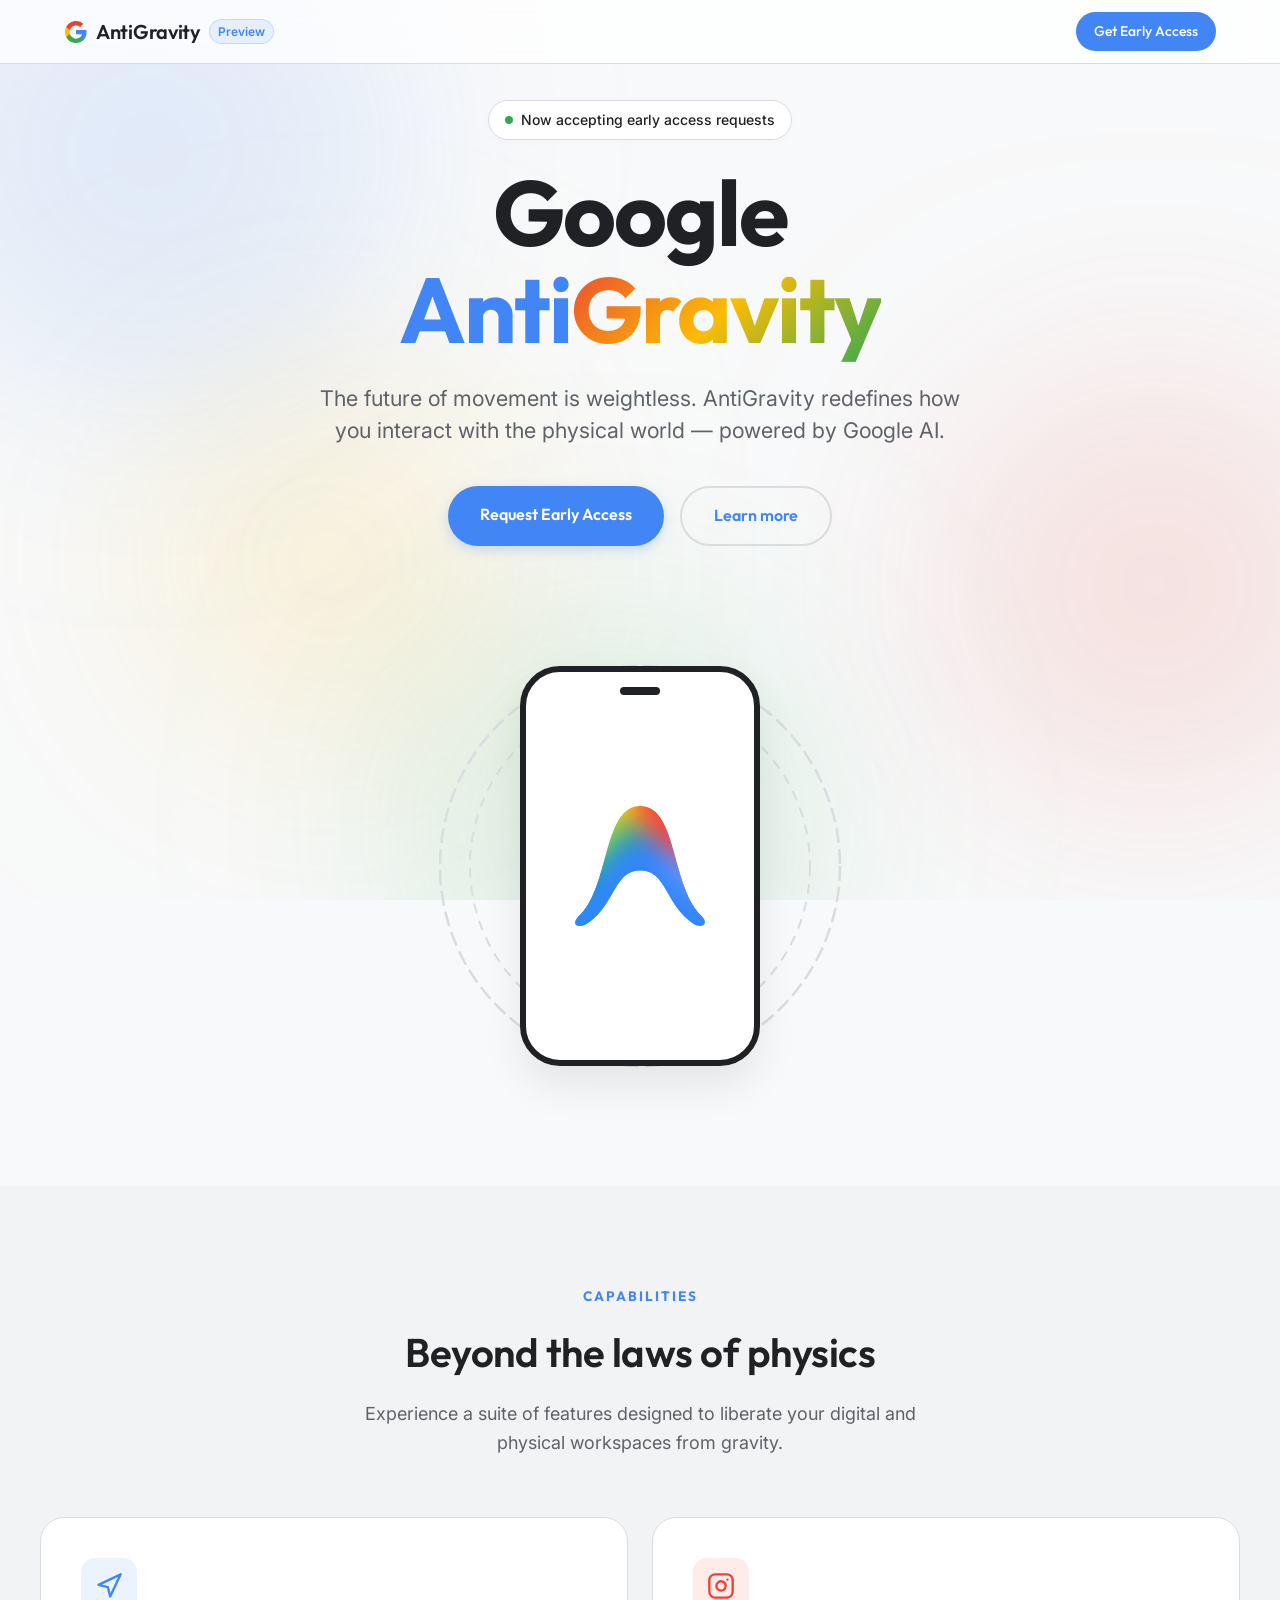
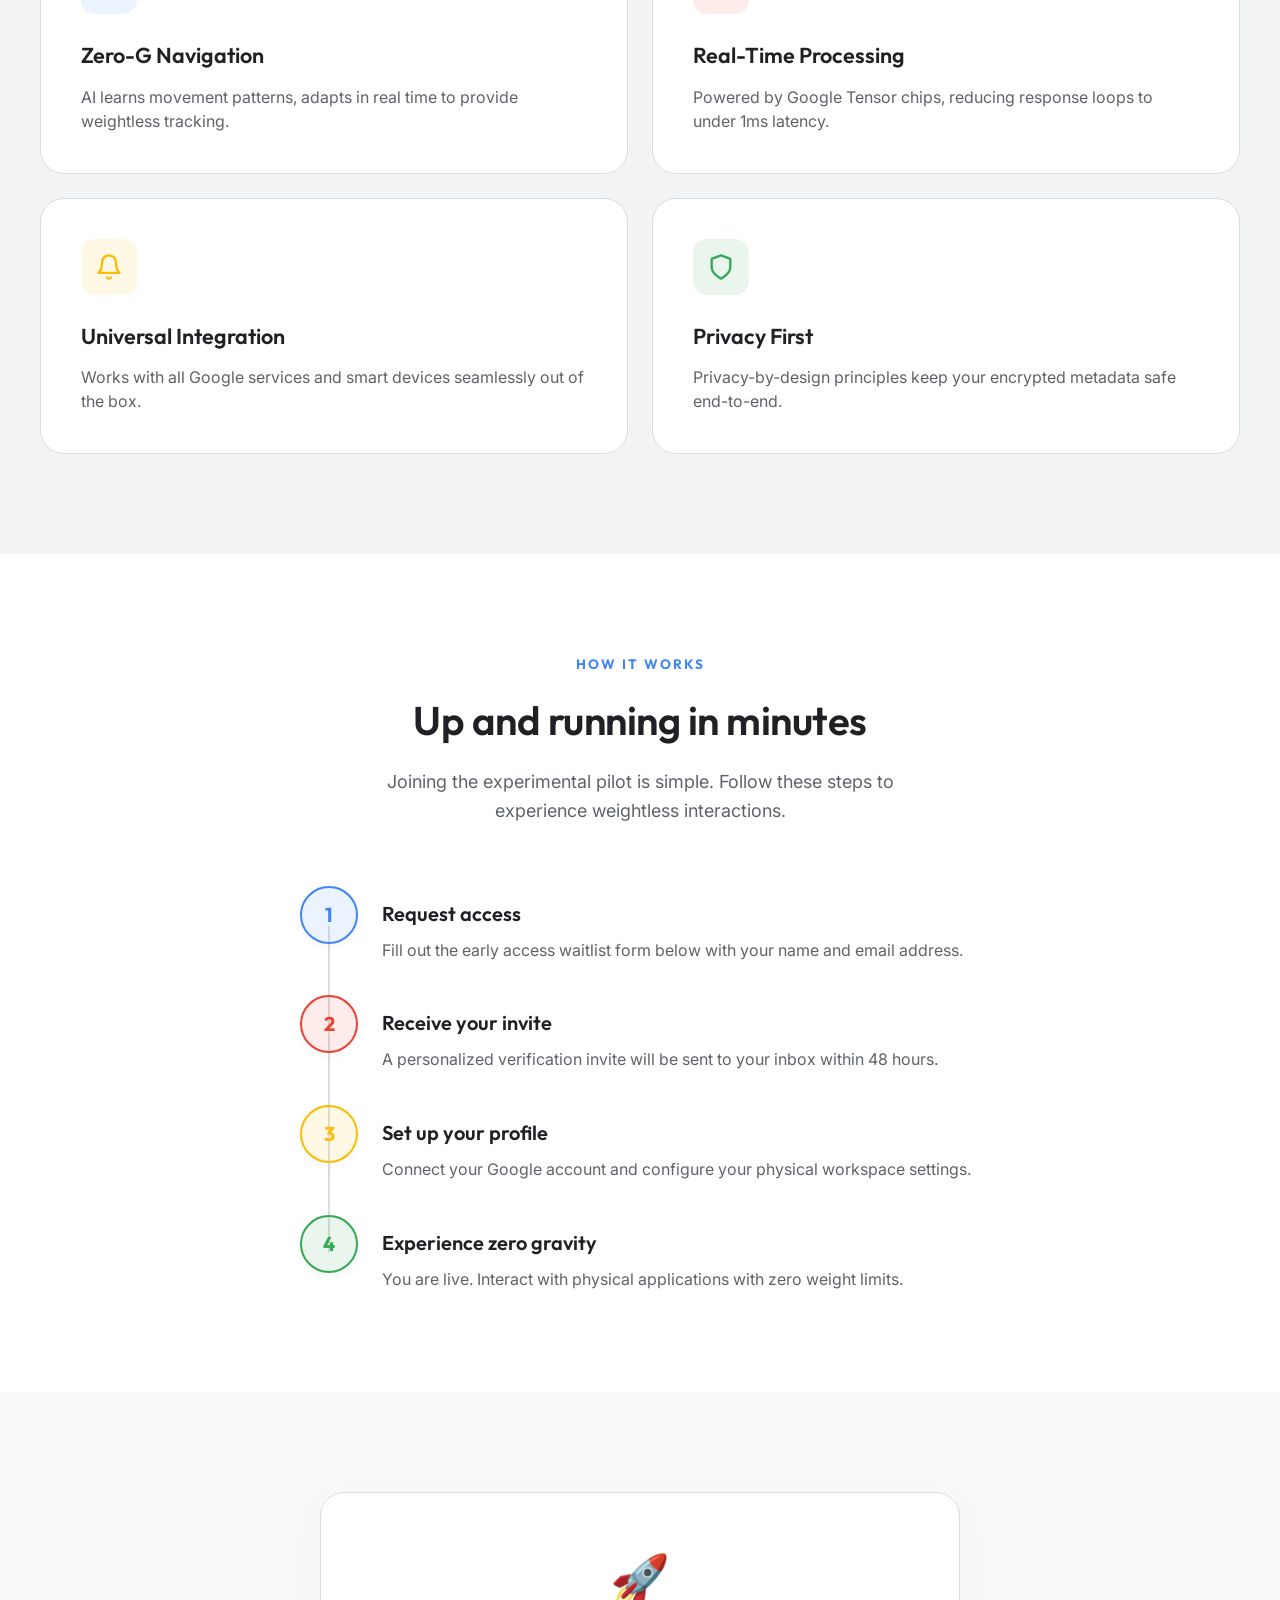
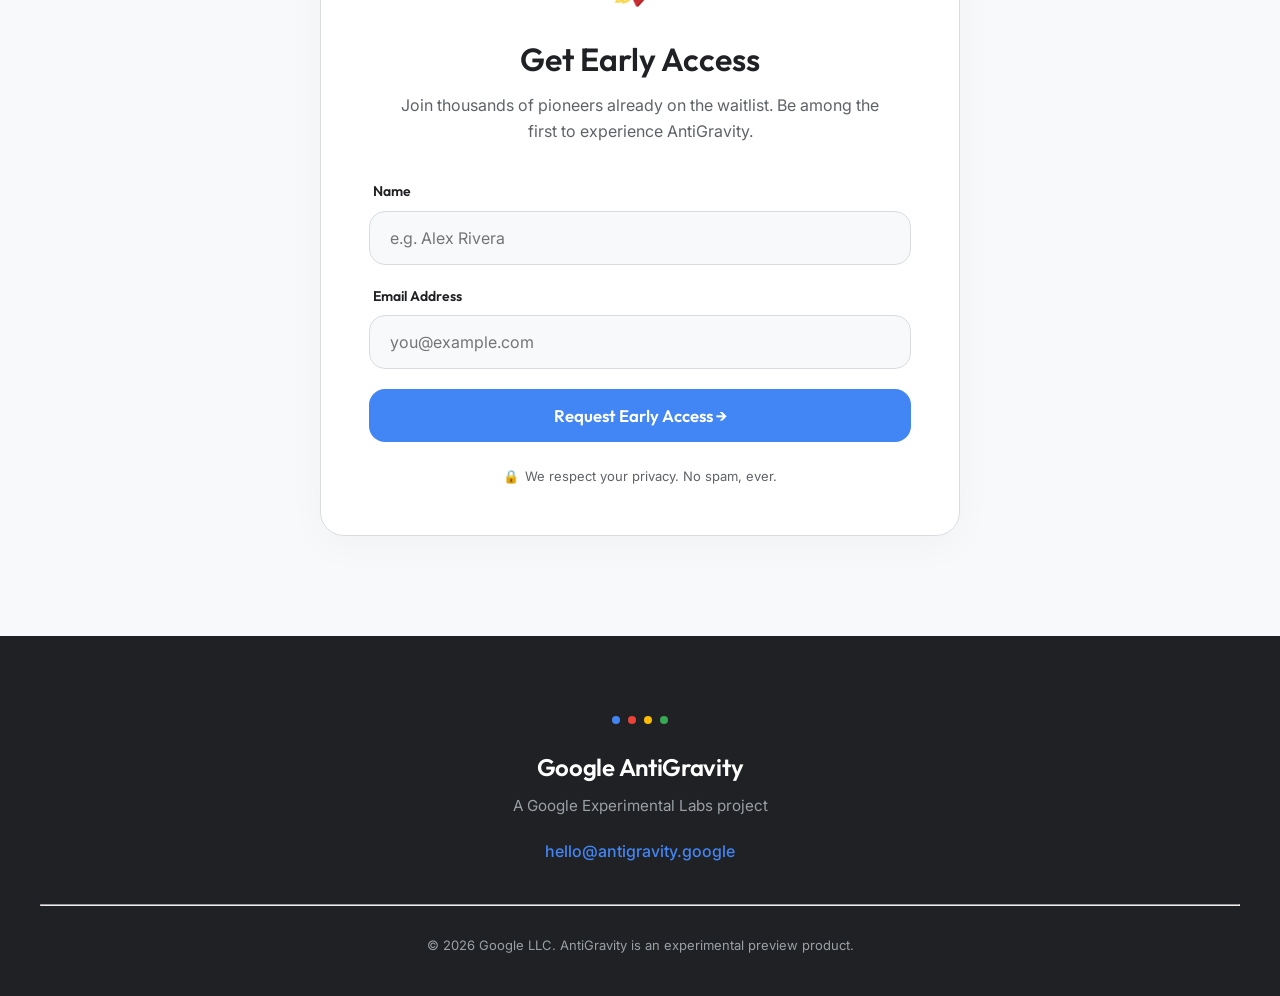
==== index.html @ c8034f6d "Rename to index.html for GitHub Pages" ====
<!DOCTYPE html>
<html lang="en">
<head>
  <meta charset="UTF-8">
  <meta name="viewport" content="width=device-width, initial-scale=1.0">
  <title>Google AntiGravity — The future of movement is weightless</title>
  <meta name="description" content="Collect early access requests for Google AntiGravity, a fictional experimental zero-gravity product powered by Google AI.">
  
  <!-- Google Fonts -->
  <link rel="preconnect" href="https://fonts.googleapis.com">
  <link rel="preconnect" href="https://fonts.gstatic.com" crossorigin>
  <link href="https://fonts.googleapis.com/css2?family=Inter:wght@400;500;600&family=Outfit:wght@500;600;700&display=swap" rel="stylesheet">
  
  <!-- CSS Stylesheet -->
  <link rel="stylesheet" href="styles.css">
</head>
<body>

  <!-- Navigation Bar -->
  <nav class="navbar" id="navbar">
    <div class="nav-container">
      <a href="#" class="nav-logo-group" id="nav-logo-link">
        <!-- Colored Google 'G' SVG Logo -->
        <svg viewBox="0 0 24 24" class="nav-logo-svg" aria-hidden="true">
          <path fill="#4285F4" d="M22.56 12.25c0-.78-.07-1.53-.2-2.25H12v4.26h5.92c-.26 1.37-1.04 2.53-2.21 3.31v2.77h3.57c2.08-1.92 3.28-4.74 3.28-8.09z"/>
          <path fill="#34A853" d="M12 23c2.97 0 5.46-.98 7.28-2.66l-3.57-2.77c-.98.66-2.23 1.06-3.71 1.06-2.86 0-5.29-1.93-6.16-4.53H2.18v2.84C3.99 20.53 7.7 23 12 23z"/>
          <path fill="#FBBC05" d="M5.84 14.09c-.22-.66-.35-1.36-.35-2.09s.13-1.43.35-2.09V7.06H2.18C1.43 8.55 1 10.22 1 12s.43 3.45 1.18 4.94l2.85-2.22.81-.63z"/>
          <path fill="#EA4335" d="M12 5.38c1.62 0 3.06.56 4.21 1.64l3.15-3.15C17.45 2.09 14.97 1 12 1 7.7 1 3.99 3.47 2.18 7.06l3.66 2.84c.87-2.6 3.3-4.52 6.16-4.52z"/>
        </svg>
        <span class="nav-title">AntiGravity</span>
        <span class="nav-badge">Preview</span>
      </a>
      <a href="#signup" class="btn-nav" id="nav-cta-btn">Get Early Access</a>
    </div>
  </nav>

  <!-- Hero Section -->
  <header class="hero" id="hero">
    <!-- Animated Orbs -->
    <div class="orb-container">
      <div class="orb orb-blue"></div>
      <div class="orb orb-red"></div>
      <div class="orb orb-yellow"></div>
      <div class="orb orb-green"></div>
    </div>
    
    <!-- Floating Particles Container -->
    <div class="particle-container" id="particles"></div>

    <div class="container hero-content">
      <!-- Live Status Pill -->
      <div class="hero-badge hero-fade-in delay-1" id="live-status-badge">
        <div class="live-dot-wrapper">
          <div class="live-dot"></div>
        </div>
        <span>Now accepting early access requests</span>
      </div>

      <!-- Main Headline -->
      <h1 class="hero-headline hero-fade-in delay-2" id="hero-headline">
        <span class="headline-brand">Google</span>
        <span class="headline-product"><span class="text-blue">Anti</span><span class="text-gradient">Gravity</span></span>
      </h1>

      <!-- Subtitle -->
      <p class="hero-subtitle hero-fade-in delay-3" id="hero-subtitle">
        The future of movement is weightless. AntiGravity redefines how you interact with the physical world — powered by Google AI.
      </p>

      <!-- CTA Buttons -->
      <div class="hero-ctas hero-fade-in delay-4" id="hero-ctas-container">
        <a href="#signup" class="btn-primary" id="hero-primary-cta">Request Early Access</a>
        <a href="#capabilities" class="btn-secondary" id="hero-secondary-cta">Learn more</a>
      </div>

      <!-- Device Mockup & Rotation Orbit Rings -->
      <div class="hero-mockup-wrapper hero-fade-in delay-4" id="hero-mockup-section">
        <!-- SVG Dual Rotating Orbit Rings -->
        <svg class="orbit-svg" viewBox="0 0 440 440" aria-hidden="true">
          <circle class="ring-clockwise" cx="220" cy="220" r="170" stroke="#DADCE0" stroke-width="2" stroke-dasharray="10 8" fill="none" />
          <circle class="ring-counter" cx="220" cy="220" r="200" stroke="#DADCE0" stroke-width="2.5" stroke-dasharray="15 6" fill="none" />
        </svg>

        <!-- Floating Phone Frame -->
        <div class="device-outline" id="device-mockup">
          <div class="device-camera"></div>
          <!-- Floating anti-gravity logo visual -->
          <img src="logo.png" alt="Google AntiGravity Logo" class="floating-visual" id="levitating-element">
        </div>
      </div>
    </div>
  </header>

  <!-- Capabilities (Features) Section -->
  <section class="features-section" id="capabilities">
    <div class="container">
      <p class="section-label" id="capabilities-label">Capabilities</p>
      <h2 class="section-title" id="capabilities-title">Beyond the laws of physics</h2>
      <p class="section-subtitle" id="capabilities-subtitle">
        Experience a suite of features designed to liberate your digital and physical workspaces from gravity.
      </p>

      <!-- 2x2 Grid -->
      <div class="capabilities-grid reveal-stagger" id="capabilities-grid">
        
        <!-- Card 1 -->
        <div class="feature-card" id="card-zerog">
          <div class="feature-icon-wrapper icon-blue">
            <svg viewBox="0 0 24 24" fill="none" stroke="currentColor" stroke-width="2" stroke-linecap="round" stroke-linejoin="round">
              <polygon points="3 11 22 2 13 21 11 13 3 11"></polygon>
            </svg>
          </div>
          <h3 class="feature-title">Zero-G Navigation</h3>
          <p class="feature-desc">AI learns movement patterns, adapts in real time to provide weightless tracking.</p>
        </div>

        <!-- Card 2 -->
        <div class="feature-card" id="card-realtime">
          <div class="feature-icon-wrapper icon-red">
            <svg viewBox="0 0 24 24" fill="none" stroke="currentColor" stroke-width="2" stroke-linecap="round" stroke-linejoin="round">
              <rect x="2" y="2" width="20" height="20" rx="5" ry="5"></rect>
              <path d="M16 11.37A4 4 0 1 1 12.63 8 4 4 0 0 1 16 11.37z"></path>
              <line x1="17.5" y1="6.5" x2="17.51" y2="6.5"></line>
            </svg>
          </div>
          <h3 class="feature-title">Real-Time Processing</h3>
          <p class="feature-desc">Powered by Google Tensor chips, reducing response loops to under 1ms latency.</p>
        </div>

        <!-- Card 3 -->
        <div class="feature-card" id="card-integration">
          <div class="feature-icon-wrapper icon-yellow">
            <svg viewBox="0 0 24 24" fill="none" stroke="currentColor" stroke-width="2" stroke-linecap="round" stroke-linejoin="round">
              <path d="M18 8A6 6 0 0 0 6 8c0 7-3 9-3 9h18s-3-2-3-9"></path>
              <path d="M13.73 21a2 2 0 0 1-3.46 0"></path>
            </svg>
          </div>
          <h3 class="feature-title">Universal Integration</h3>
          <p class="feature-desc">Works with all Google services and smart devices seamlessly out of the box.</p>
        </div>

        <!-- Card 4 -->
        <div class="feature-card" id="card-privacy">
          <div class="feature-icon-wrapper icon-green">
            <svg viewBox="0 0 24 24" fill="none" stroke="currentColor" stroke-width="2" stroke-linecap="round" stroke-linejoin="round">
              <path d="M12 22s8-4 8-10V5l-8-3-8 3v7c0 6 8 10 8 10z"></path>
            </svg>
          </div>
          <h3 class="feature-title">Privacy First</h3>
          <p class="feature-desc">Privacy-by-design principles keep your encrypted metadata safe end-to-end.</p>
        </div>

      </div>
    </div>
  </section>

  <!-- How It Works Section -->
  <section class="how-it-works-section" id="how-it-works">
    <div class="container">
      <p class="section-label" id="how-it-works-label">How it works</p>
      <h2 class="section-title" id="how-it-works-title">Up and running in minutes</h2>
      <p class="section-subtitle" id="how-it-works-subtitle">
        Joining the experimental pilot is simple. Follow these steps to experience weightless interactions.
      </p>

      <div class="steps-list reveal" id="steps-list-container">
        
        <!-- Step 1 -->
        <div class="step-item" id="step-1">
          <div class="step-num-circle step-num-blue">1</div>
          <div class="step-content">
            <h3 class="step-title">Request access</h3>
            <p class="step-desc">Fill out the early access waitlist form below with your name and email address.</p>
          </div>
        </div>

        <!-- Step 2 -->
        <div class="step-item" id="step-2">
          <div class="step-num-circle step-num-red">2</div>
          <div class="step-content">
            <h3 class="step-title">Receive your invite</h3>
            <p class="step-desc">A personalized verification invite will be sent to your inbox within 48 hours.</p>
          </div>
        </div>

        <!-- Step 3 -->
        <div class="step-item" id="step-3">
          <div class="step-num-circle step-num-yellow">3</div>
          <div class="step-content">
            <h3 class="step-title">Set up your profile</h3>
            <p class="step-desc">Connect your Google account and configure your physical workspace settings.</p>
          </div>
        </div>

        <!-- Step 4 -->
        <div class="step-item" id="step-4">
          <div class="step-num-circle step-num-green">4</div>
          <div class="step-content">
            <h3 class="step-title">Experience zero gravity</h3>
            <p class="step-desc">You are live. Interact with physical applications with zero weight limits.</p>
          </div>
        </div>

      </div>
    </div>
  </section>

  <!-- Early Access Sign-Up Form Section -->
  <section class="signup-section" id="signup">
    <div class="container">
      <div class="signup-card reveal" id="signup-card-container">
        
        <!-- Main Form Content -->
        <div id="form-inputs-container">
          <span class="form-rocket" id="form-rocket-emoji">🚀</span>
          <h2 class="signup-title" id="form-card-title">Get Early Access</h2>
          <p class="signup-subtitle" id="form-card-subtitle">
            Join thousands of pioneers already on the waitlist. Be among the first to experience AntiGravity.
          </p>

          <form id="signup-form" novalidate>
            <!-- Name field -->
            <div class="form-group">
              <label for="name" class="form-label">Name</label>
              <input 
                type="text" 
                id="name" 
                class="form-input" 
                placeholder="e.g. Alex Rivera" 
                required
                aria-required="true"
              >
            </div>

            <!-- Email field -->
            <div class="form-group">
              <label for="email" class="form-label">Email Address</label>
              <input 
                type="email" 
                id="email" 
                class="form-input" 
                placeholder="you@example.com" 
                required
                aria-required="true"
              >
            </div>

            <!-- Submit button -->
            <button type="submit" class="btn-submit" id="form-submit-btn">
              Request Early Access &rarr;
            </button>
          </form>

          <!-- Privacy Note -->
          <p class="form-privacy" id="form-privacy-note">
            <span>🔒</span> We respect your privacy. No spam, ever.
          </p>
        </div>

        <!-- Success State Block (Initially Hidden) -->
        <div class="success-container" id="success-state" aria-live="polite">
          <div class="success-icon-wrapper">
            <svg viewBox="0 0 24 24" fill="none" stroke="currentColor" stroke-width="3" stroke-linecap="round" stroke-linejoin="round">
              <polyline points="20 6 9 17 4 12"></polyline>
            </svg>
          </div>
          <h2 class="success-title">You're on the list!</h2>
          <p class="success-desc">
            We'll reach out to <strong id="success-email-placeholder">your email</strong> soon. Get ready! 🚀
          </p>
        </div>

      </div>
    </div>
  </section>

  <!-- Footer -->
  <footer class="footer" id="footer-section">
    <div class="footer-content">
      <!-- 4 colored Google dots -->
      <div class="footer-dots" aria-hidden="true">
        <div class="dot dot-blue"></div>
        <div class="dot dot-red"></div>
        <div class="dot dot-yellow"></div>
        <div class="dot dot-green"></div>
      </div>

      <h2 class="footer-title">Google AntiGravity</h2>
      <p class="footer-tagline">A Google Experimental Labs project</p>
      
      <!-- Contact email -->
      <a href="mailto:hello@antigravity.google" class="footer-email" id="footer-contact-link">
        hello@antigravity.google
      </a>

      <hr class="footer-divider" aria-hidden="true">

      <p class="footer-copyright" id="footer-copyright-text">
        &copy; 2026 Google LLC. AntiGravity is an experimental preview product.
      </p>
    </div>
  </footer>

  <!-- JS Logic -->
  <script src="app.js"></script>
</body>
</html>
---- styles.css ----
/* Google AntiGravity - Premium Styles */

:root {
  --google-blue: #4285F4;
  --google-blue-rgb: 66, 133, 244;
  --google-red: #EA4335;
  --google-red-rgb: 234, 67, 53;
  --google-yellow: #FBBC05;
  --google-yellow-rgb: 251, 188, 5;
  --google-green: #34A853;
  --google-green-rgb: 52, 168, 83;
  
  --bg-primary: #F8F9FA;
  --bg-secondary: #FFFFFF;
  --text-primary: #202124;
  --text-muted: #5F6368;
  --border-color: #DADCE0;
  
  --font-family-body: 'Inter', sans-serif;
  --font-family-title: 'Outfit', sans-serif;
  
  --transition-smooth: all 0.4s cubic-bezier(0.16, 1, 0.3, 1);
  --border-radius-lg: 24px;
  --border-radius-md: 16px;
  --border-radius-sm: 10px;
  --max-width-content: 1200px;
}

/* Reset and Global Styles */
* {
  box-sizing: border-box;
  margin: 0;
  padding: 0;
}

html {
  scroll-behavior: smooth;
  font-size: 16px;
}

body {
  font-family: var(--font-family-body);
  background-color: var(--bg-primary);
  color: var(--text-primary);
  line-height: 1.6;
  overflow-x: hidden;
  -webkit-font-smoothing: antialiased;
}

a {
  text-decoration: none;
  color: inherit;
}

button, input {
  font-family: inherit;
  border: none;
  outline: none;
}

/* Scroll reveal utility */
.reveal {
  opacity: 0;
  transform: translateY(40px);
  transition: opacity 1s cubic-bezier(0.16, 1, 0.3, 1), transform 1s cubic-bezier(0.16, 1, 0.3, 1);
}

.reveal.visible {
  opacity: 1;
  transform: translateY(0);
}

/* Section Common Layout */
section {
  padding: 100px 24px;
  position: relative;
}

.container {
  max-width: var(--max-width-content);
  margin: 0 auto;
  position: relative;
  z-index: 10;
}

.section-label {
  font-family: var(--font-family-title);
  color: var(--google-blue);
  font-size: 0.85rem;
  font-weight: 700;
  text-transform: uppercase;
  letter-spacing: 2px;
  margin-bottom: 12px;
  text-align: center;
}

.section-title {
  font-family: var(--font-family-title);
  font-size: 2.5rem;
  font-weight: 600;
  text-align: center;
  color: var(--text-primary);
  margin-bottom: 16px;
  letter-spacing: -0.5px;
}

@media (max-width: 768px) {
  .section-title {
    font-size: 2rem;
  }
  section {
    padding: 60px 16px;
  }
}

.section-subtitle {
  text-align: center;
  color: var(--text-muted);
  max-width: 600px;
  margin: 0 auto 60px auto;
  font-size: 1.125rem;
}

/* Navigation Styles */
.navbar {
  position: fixed;
  top: 0;
  left: 0;
  right: 0;
  height: 64px;
  background-color: rgba(255, 255, 255, 0.75);
  backdrop-filter: blur(12px);
  -webkit-backdrop-filter: blur(12px);
  border-bottom: 1px solid var(--border-color);
  z-index: 1000;
  transition: var(--transition-smooth);
}

.nav-container {
  max-width: var(--max-width-content);
  margin: 0 auto;
  height: 100%;
  display: flex;
  justify-content: space-between;
  align-items: center;
  padding: 0 24px;
}

.nav-logo-group {
  display: flex;
  align-items: center;
  gap: 8px;
}

.nav-logo-svg {
  width: 24px;
  height: 24px;
}

.nav-title {
  font-family: var(--font-family-title);
  font-weight: 600;
  font-size: 1.25rem;
  letter-spacing: -0.3px;
  color: var(--text-primary);
}

.nav-badge {
  background-color: rgba(66, 133, 244, 0.1);
  color: var(--google-blue);
  font-size: 0.75rem;
  font-weight: 600;
  padding: 2px 8px;
  border-radius: 20px;
  border: 1px solid rgba(66, 133, 244, 0.2);
}

.btn-nav {
  background-color: var(--google-blue);
  color: #FFFFFF;
  font-family: var(--font-family-title);
  font-weight: 500;
  font-size: 0.875rem;
  padding: 8px 18px;
  border-radius: 20px;
  cursor: pointer;
  transition: var(--transition-smooth);
}

.btn-nav:hover {
  background-color: #3367D6;
  box-shadow: 0 2px 6px rgba(66, 133, 244, 0.3);
}

/* Background elements */
.orb-container {
  position: absolute;
  top: 0;
  left: 0;
  right: 0;
  bottom: 0;
  overflow: hidden;
  z-index: 1;
  pointer-events: none;
}

.orb {
  position: absolute;
  border-radius: 50%;
  filter: blur(100px);
  opacity: 0.12;
  mix-blend-mode: multiply;
  transition: transform 10s ease-in-out;
}

.orb-blue {
  width: 500px;
  height: 500px;
  background-color: var(--google-blue);
  top: -100px;
  left: -100px;
  animation: float-orb-1 30s infinite ease-in-out;
}

.orb-red {
  width: 450px;
  height: 450px;
  background-color: var(--google-red);
  bottom: 10%;
  right: -100px;
  animation: float-orb-2 35s infinite ease-in-out;
}

.orb-yellow {
  width: 400px;
  height: 400px;
  background-color: var(--google-yellow);
  top: 40%;
  left: 10%;
  animation: float-orb-3 40s infinite ease-in-out;
}

.orb-green {
  width: 450px;
  height: 450px;
  background-color: var(--google-green);
  bottom: -150px;
  left: 30%;
  animation: float-orb-4 32s infinite ease-in-out;
}

@keyframes float-orb-1 {
  0%, 100% { transform: translate(0, 0) scale(1); }
  50% { transform: translate(80px, 60px) scale(1.1); }
}
@keyframes float-orb-2 {
  0%, 100% { transform: translate(0, 0) scale(1.1); }
  50% { transform: translate(-80px, -50px) scale(0.9); }
}
@keyframes float-orb-3 {
  0%, 100% { transform: translate(0, 0) scale(0.9); }
  50% { transform: translate(50px, -70px) scale(1.15); }
}
@keyframes float-orb-4 {
  0%, 100% { transform: translate(0, 0) scale(1.05); }
  50% { transform: translate(-60px, 80px) scale(0.95); }
}

/* Particle Container */
.particle-container {
  position: absolute;
  top: 0;
  left: 0;
  width: 100%;
  height: 100%;
  z-index: 2;
  overflow: hidden;
  pointer-events: none;
}

.particle {
  position: absolute;
  border-radius: 50%;
  background-color: rgba(66, 133, 244, 0.15);
  bottom: -20px;
  pointer-events: none;
  animation: rise 12s infinite linear;
}

@keyframes rise {
  0% {
    transform: translateY(0) scale(0) rotate(0deg);
    opacity: 0;
  }
  15% {
    opacity: 0.85;
  }
  90% {
    opacity: 0.85;
  }
  100% {
    transform: translateY(-110vh) scale(1.2) rotate(360deg);
    opacity: 0;
  }
}

/* Hero Section */
.hero {
  min-height: 100vh;
  display: flex;
  align-items: center;
  justify-content: center;
  padding: 100px 24px 80px 24px;
  background-color: var(--bg-primary);
}

.hero-content {
  text-align: center;
  display: flex;
  flex-direction: column;
  align-items: center;
  max-width: 900px;
}

/* Badge Live Status */
.hero-badge {
  background-color: #FFFFFF;
  border: 1px solid var(--border-color);
  padding: 8px 16px;
  border-radius: 30px;
  display: flex;
  align-items: center;
  gap: 8px;
  font-size: 0.875rem;
  font-weight: 500;
  color: var(--text-primary);
  margin-bottom: 24px;
  box-shadow: 0 2px 10px rgba(0, 0, 0, 0.02);
}

.live-dot-wrapper {
  display: flex;
  align-items: center;
  justify-content: center;
}

.live-dot {
  width: 8px;
  height: 8px;
  background-color: var(--google-green);
  border-radius: 50%;
  position: relative;
}

.live-dot::after {
  content: '';
  position: absolute;
  top: -4px;
  left: -4px;
  right: -4px;
  bottom: -4px;
  border-radius: 50%;
  border: 4px solid var(--google-green);
  opacity: 0;
  animation: pulse-ring 2s cubic-bezier(0.215, 0.610, 0.355, 1) infinite;
}

@keyframes pulse-ring {
  0% { transform: scale(0.5); opacity: 0; }
  50% { opacity: 0.5; }
  100% { transform: scale(1.8); opacity: 0; }
}

/* Headline */
.hero-headline {
  font-family: var(--font-family-title);
  font-weight: 700;
  font-size: 5.75rem;
  line-height: 1.05;
  letter-spacing: -2px;
  color: var(--text-primary);
  margin-bottom: 24px;
}

.headline-brand {
  color: var(--text-primary);
  display: block;
}

.headline-product {
  display: block;
}

.text-blue {
  color: var(--google-blue);
}

.text-gradient {
  background: linear-gradient(135deg, var(--google-red) 0%, var(--google-yellow) 50%, var(--google-green) 100%);
  -webkit-background-clip: text;
  -webkit-text-fill-color: transparent;
}

.hero-subtitle {
  font-size: 1.35rem;
  color: var(--text-muted);
  max-width: 650px;
  line-height: 1.5;
  margin-bottom: 40px;
}

/* Hero CTA Buttons */
.hero-ctas {
  display: flex;
  gap: 16px;
  margin-bottom: 60px;
}

.btn-primary {
  background-color: var(--google-blue);
  color: #FFFFFF;
  font-family: var(--font-family-title);
  font-size: 1rem;
  font-weight: 600;
  padding: 16px 32px;
  border-radius: 30px;
  cursor: pointer;
  box-shadow: 0 4px 12px rgba(66, 133, 244, 0.25);
  transition: var(--transition-smooth);
}

.btn-primary:hover {
  background-color: #3367D6;
  transform: translateY(-2px);
  box-shadow: 0 6px 20px rgba(66, 133, 244, 0.35);
}

.btn-secondary {
  background-color: transparent;
  color: var(--google-blue);
  font-family: var(--font-family-title);
  font-size: 1rem;
  font-weight: 600;
  padding: 15px 32px;
  border-radius: 30px;
  border: 2px solid var(--border-color);
  cursor: pointer;
  transition: var(--transition-smooth);
}

.btn-secondary:hover {
  border-color: var(--google-blue);
  background-color: rgba(66, 133, 244, 0.04);
  transform: translateY(-2px);
}

/* Device visual container */
.hero-mockup-wrapper {
  position: relative;
  width: 320px;
  height: 480px;
  display: flex;
  justify-content: center;
  align-items: center;
  margin-top: 20px;
}

.device-outline {
  width: 240px;
  height: 400px;
  border: 6px solid #202124;
  border-radius: 40px;
  background-color: var(--bg-secondary);
  position: relative;
  box-shadow: 0 20px 40px rgba(0, 0, 0, 0.08);
  display: flex;
  justify-content: center;
  align-items: center;
  z-index: 5;
}

.device-camera {
  position: absolute;
  top: 15px;
  width: 40px;
  height: 8px;
  background-color: #202124;
  border-radius: 10px;
}

/* Central floating visual */
.floating-visual {
  font-size: 5rem;
  display: flex;
  justify-content: center;
  align-items: center;
  animation: bob 4s ease-in-out infinite;
  z-index: 6;
  width: 130px;
  height: 130px;
  object-fit: contain;
}

@keyframes bob {
  0%, 100% {
    transform: translateY(0) scale(1);
    filter: drop-shadow(0 15px 10px rgba(0,0,0,0.06));
  }
  50% {
    transform: translateY(-20px) scale(1.05);
    filter: drop-shadow(0 35px 15px rgba(0,0,0,0.12));
  }
}

/* SVG Orbit Rings */
.orbit-svg {
  position: absolute;
  width: 440px;
  height: 440px;
  pointer-events: none;
  z-index: 3;
}

.ring-clockwise {
  animation: spin-clockwise 25s linear infinite;
  transform-origin: center;
}

.ring-counter {
  animation: spin-counter 30s linear infinite;
  transform-origin: center;
}

@keyframes spin-clockwise {
  from { transform: rotate(0deg); }
  to { transform: rotate(360deg); }
}

@keyframes spin-counter {
  from { transform: rotate(0deg); }
  to { transform: rotate(360deg); }
}

/* Hero animations on load */
.hero-fade-in {
  opacity: 0;
  transform: translateY(24px);
  animation: hero-fade 1.2s cubic-bezier(0.16, 1, 0.3, 1) forwards;
}

.delay-1 { animation-delay: 0.1s; }
.delay-2 { animation-delay: 0.25s; }
.delay-3 { animation-delay: 0.4s; }
.delay-4 { animation-delay: 0.6s; }

@keyframes hero-fade {
  to {
    opacity: 1;
    transform: translateY(0);
  }
}

/* Responsive Font Sizes */
@media (max-width: 992px) {
  .hero-headline {
    font-size: 4.5rem;
  }
}

@media (max-width: 768px) {
  .hero-headline {
    font-size: 3rem;
    letter-spacing: -1px;
  }
  .hero-subtitle {
    font-size: 1.1rem;
  }
  .hero-ctas {
    flex-direction: column;
    width: 100%;
    max-width: 320px;
    gap: 12px;
  }
  .btn-primary, .btn-secondary {
    width: 100%;
    text-align: center;
  }
  .hero-mockup-wrapper {
    width: 280px;
    height: 380px;
  }
  .device-outline {
    width: 190px;
    height: 310px;
    border-width: 5px;
    border-radius: 30px;
  }
  .orbit-svg {
    width: 340px;
    height: 340px;
  }
  .floating-visual {
    font-size: 4rem;
    width: 100px;
    height: 100px;
  }
}

/* Capabilities Section */
.features-section {
  background-color: #F1F3F4;
}

.capabilities-grid {
  display: grid;
  grid-template-columns: repeat(2, 1fr);
  gap: 24px;
}

.feature-card {
  background-color: var(--bg-secondary);
  border: 1px solid var(--border-color);
  border-radius: var(--border-radius-lg);
  padding: 40px;
  transition: var(--transition-smooth);
  display: flex;
  flex-direction: column;
  align-items: flex-start;
  text-align: left;
}

.feature-card:hover {
  transform: translateY(-8px);
  box-shadow: 0 12px 30px rgba(0, 0, 0, 0.06);
  border-color: rgba(66, 133, 244, 0.3);
}

.feature-icon-wrapper {
  width: 56px;
  height: 56px;
  border-radius: 14px;
  display: flex;
  align-items: center;
  justify-content: center;
  margin-bottom: 24px;
}

.feature-icon-wrapper svg {
  width: 28px;
  height: 28px;
}

.icon-blue {
  background-color: rgba(66, 133, 244, 0.1);
  color: var(--google-blue);
}

.icon-red {
  background-color: rgba(234, 67, 53, 0.1);
  color: var(--google-red);
}

.icon-yellow {
  background-color: rgba(251, 188, 5, 0.1);
  color: var(--google-yellow);
}

.icon-green {
  background-color: rgba(52, 168, 83, 0.1);
  color: var(--google-green);
}

.feature-title {
  font-family: var(--font-family-title);
  font-size: 1.35rem;
  font-weight: 600;
  margin-bottom: 12px;
  color: var(--text-primary);
}

.feature-desc {
  color: var(--text-muted);
  font-size: 1rem;
  line-height: 1.5;
}

/* Stagger reveals */
.reveal-stagger > * {
  opacity: 0;
  transform: translateY(30px);
  transition: opacity 0.8s cubic-bezier(0.16, 1, 0.3, 1), transform 0.8s cubic-bezier(0.16, 1, 0.3, 1);
}

.reveal-stagger.visible > *:nth-child(1) { transition-delay: 0.1s; }
.reveal-stagger.visible > *:nth-child(2) { transition-delay: 0.25s; }
.reveal-stagger.visible > *:nth-child(3) { transition-delay: 0.4s; }
.reveal-stagger.visible > *:nth-child(4) { transition-delay: 0.55s; }

.reveal-stagger.visible > * {
  opacity: 1;
  transform: translateY(0);
}

@media (max-width: 768px) {
  .capabilities-grid {
    grid-template-columns: 1fr;
    gap: 16px;
  }
  .feature-card {
    padding: 30px;
  }
}

/* How It Works Section */
.how-it-works-section {
  background-color: var(--bg-secondary);
}

.steps-list {
  max-width: 680px;
  margin: 0 auto;
  display: flex;
  flex-direction: column;
  gap: 32px;
  position: relative;
}

.steps-list::before {
  content: '';
  position: absolute;
  left: 28px;
  top: 40px;
  bottom: 40px;
  width: 2px;
  background-color: var(--border-color);
  z-index: 1;
}

.step-item {
  display: flex;
  gap: 24px;
  align-items: flex-start;
  position: relative;
  z-index: 2;
}

.step-num-circle {
  width: 58px;
  height: 58px;
  border-radius: 50%;
  display: flex;
  align-items: center;
  justify-content: center;
  font-family: var(--font-family-title);
  font-size: 1.25rem;
  font-weight: 700;
  flex-shrink: 0;
  box-shadow: 0 4px 10px rgba(0, 0, 0, 0.03);
}

.step-num-blue {
  background-color: rgba(66, 133, 244, 0.1);
  color: var(--google-blue);
  border: 2px solid var(--google-blue);
}

.step-num-red {
  background-color: rgba(234, 67, 53, 0.1);
  color: var(--google-red);
  border: 2px solid var(--google-red);
}

.step-num-yellow {
  background-color: rgba(251, 188, 5, 0.1);
  color: var(--google-yellow);
  border: 2px solid var(--google-yellow);
}

.step-num-green {
  background-color: rgba(52, 168, 83, 0.1);
  color: var(--google-green);
  border: 2px solid var(--google-green);
}

.step-content {
  padding-top: 12px;
}

.step-title {
  font-family: var(--font-family-title);
  font-size: 1.25rem;
  font-weight: 600;
  margin-bottom: 8px;
  color: var(--text-primary);
}

.step-desc {
  color: var(--text-muted);
  font-size: 1rem;
}

@media (max-width: 576px) {
  .steps-list::before {
    left: 20px;
  }
  .step-num-circle {
    width: 42px;
    height: 42px;
    font-size: 1rem;
  }
  .step-item {
    gap: 16px;
  }
  .step-content {
    padding-top: 8px;
  }
  .step-title {
    font-size: 1.125rem;
  }
}

/* Sign-up Form Section */
.signup-section {
  background-color: var(--bg-primary);
}

.signup-card {
  background-color: var(--bg-secondary);
  border: 1px solid var(--border-color);
  border-radius: var(--border-radius-lg);
  padding: 48px;
  max-width: 640px;
  margin: 0 auto;
  box-shadow: 0 10px 40px rgba(0, 0, 0, 0.03);
  text-align: center;
  position: relative;
  overflow: hidden;
}

.form-rocket {
  font-size: 3rem;
  margin-bottom: 16px;
  display: inline-block;
  animation: mini-bob 2.5s ease-in-out infinite;
}

@keyframes mini-bob {
  0%, 100% { transform: translateY(0); }
  50% { transform: translateY(-8px); }
}

.signup-title {
  font-family: var(--font-family-title);
  font-size: 2rem;
  font-weight: 600;
  margin-bottom: 8px;
  color: var(--text-primary);
}

.signup-subtitle {
  color: var(--text-muted);
  font-size: 1rem;
  margin-bottom: 36px;
  max-width: 480px;
  margin-left: auto;
  margin-right: auto;
}

.form-group {
  margin-bottom: 20px;
  text-align: left;
  position: relative;
}

.form-label {
  display: block;
  font-family: var(--font-family-title);
  font-size: 0.875rem;
  font-weight: 600;
  color: var(--text-primary);
  margin-bottom: 8px;
  padding-left: 4px;
}

.form-input {
  width: 100%;
  background-color: var(--bg-primary);
  border: 1px solid var(--border-color);
  border-radius: var(--border-radius-md);
  padding: 16px 20px;
  font-size: 1rem;
  color: var(--text-primary);
  transition: var(--transition-smooth);
}

.form-input:focus {
  border-color: var(--google-blue);
  background-color: #FFFFFF;
  box-shadow: 0 0 0 3px rgba(66, 133, 244, 0.15);
}

.btn-submit {
  width: 100%;
  background-color: var(--google-blue);
  color: #FFFFFF;
  font-family: var(--font-family-title);
  font-size: 1.05rem;
  font-weight: 600;
  padding: 16px;
  border-radius: var(--border-radius-md);
  cursor: pointer;
  transition: var(--transition-smooth);
  display: flex;
  align-items: center;
  justify-content: center;
  gap: 8px;
  margin-top: 12px;
}

.btn-submit:hover {
  background-color: #3367D6;
  box-shadow: 0 4px 12px rgba(66, 133, 244, 0.25);
}

.form-privacy {
  display: flex;
  align-items: center;
  justify-content: center;
  gap: 6px;
  margin-top: 24px;
  color: var(--text-muted);
  font-size: 0.8125rem;
}

/* Shake Animation for Invalid Fields */
@keyframes shake {
  0%, 100% { transform: translateX(0); }
  20%, 60% { transform: translateX(-6px); }
  40%, 80% { transform: translateX(6px); }
}

.input-error {
  border-color: var(--google-red) !important;
  background-color: rgba(234, 67, 53, 0.02);
  box-shadow: 0 0 0 3px rgba(234, 67, 53, 0.15) !important;
  animation: shake 0.4s ease-in-out;
}

/* Form Success State Card */
.success-container {
  display: none;
  animation: scale-up 0.5s cubic-bezier(0.175, 0.885, 0.32, 1.275) forwards;
  padding: 12px 0;
}

.success-icon-wrapper {
  width: 72px;
  height: 72px;
  border-radius: 50%;
  background-color: rgba(52, 168, 83, 0.1);
  color: var(--google-green);
  display: flex;
  align-items: center;
  justify-content: center;
  margin: 0 auto 24px auto;
}

.success-icon-wrapper svg {
  width: 36px;
  height: 36px;
}

.success-title {
  font-family: var(--font-family-title);
  font-size: 2rem;
  font-weight: 600;
  color: var(--text-primary);
  margin-bottom: 12px;
}

.success-desc {
  color: var(--text-muted);
  font-size: 1.1rem;
  line-height: 1.6;
  max-width: 440px;
  margin: 0 auto;
}

@keyframes scale-up {
  from {
    opacity: 0;
    transform: scale(0.9);
  }
  to {
    opacity: 1;
    transform: scale(1);
  }
}

@media (max-width: 576px) {
  .signup-card {
    padding: 32px 20px;
  }
  .signup-title {
    font-size: 1.65rem;
  }
  .form-input {
    padding: 14px 16px;
  }
}

/* Footer Section */
.footer {
  background-color: #202124;
  color: #FFFFFF;
  padding: 80px 24px 40px 24px;
}

.footer-content {
  max-width: var(--max-width-content);
  margin: 0 auto;
  display: flex;
  flex-direction: column;
  align-items: center;
  text-align: center;
}

.footer-dots {
  display: flex;
  gap: 8px;
  margin-bottom: 24px;
}

.dot {
  width: 8px;
  height: 8px;
  border-radius: 50%;
}

.dot-blue { background-color: var(--google-blue); }
.dot-red { background-color: var(--google-red); }
.dot-yellow { background-color: var(--google-yellow); }
.dot-green { background-color: var(--google-green); }

.footer-title {
  font-family: var(--font-family-title);
  font-size: 1.5rem;
  font-weight: 600;
  margin-bottom: 8px;
  letter-spacing: -0.3px;
}

.footer-tagline {
  color: #9AA0A6;
  font-size: 0.95rem;
  margin-bottom: 20px;
}

.footer-email {
  color: var(--google-blue);
  font-weight: 500;
  font-size: 1rem;
  margin-bottom: 40px;
  transition: var(--transition-smooth);
}

.footer-email:hover {
  color: #8AB4F8;
}

.footer-divider {
  width: 100%;
  height: 1px;
  background-color: #3C4043;
  margin-bottom: 30px;
}

.footer-copyright {
  color: #9AA0A6;
  font-size: 0.8125rem;
  max-width: 600px;
  line-height: 1.5;
}
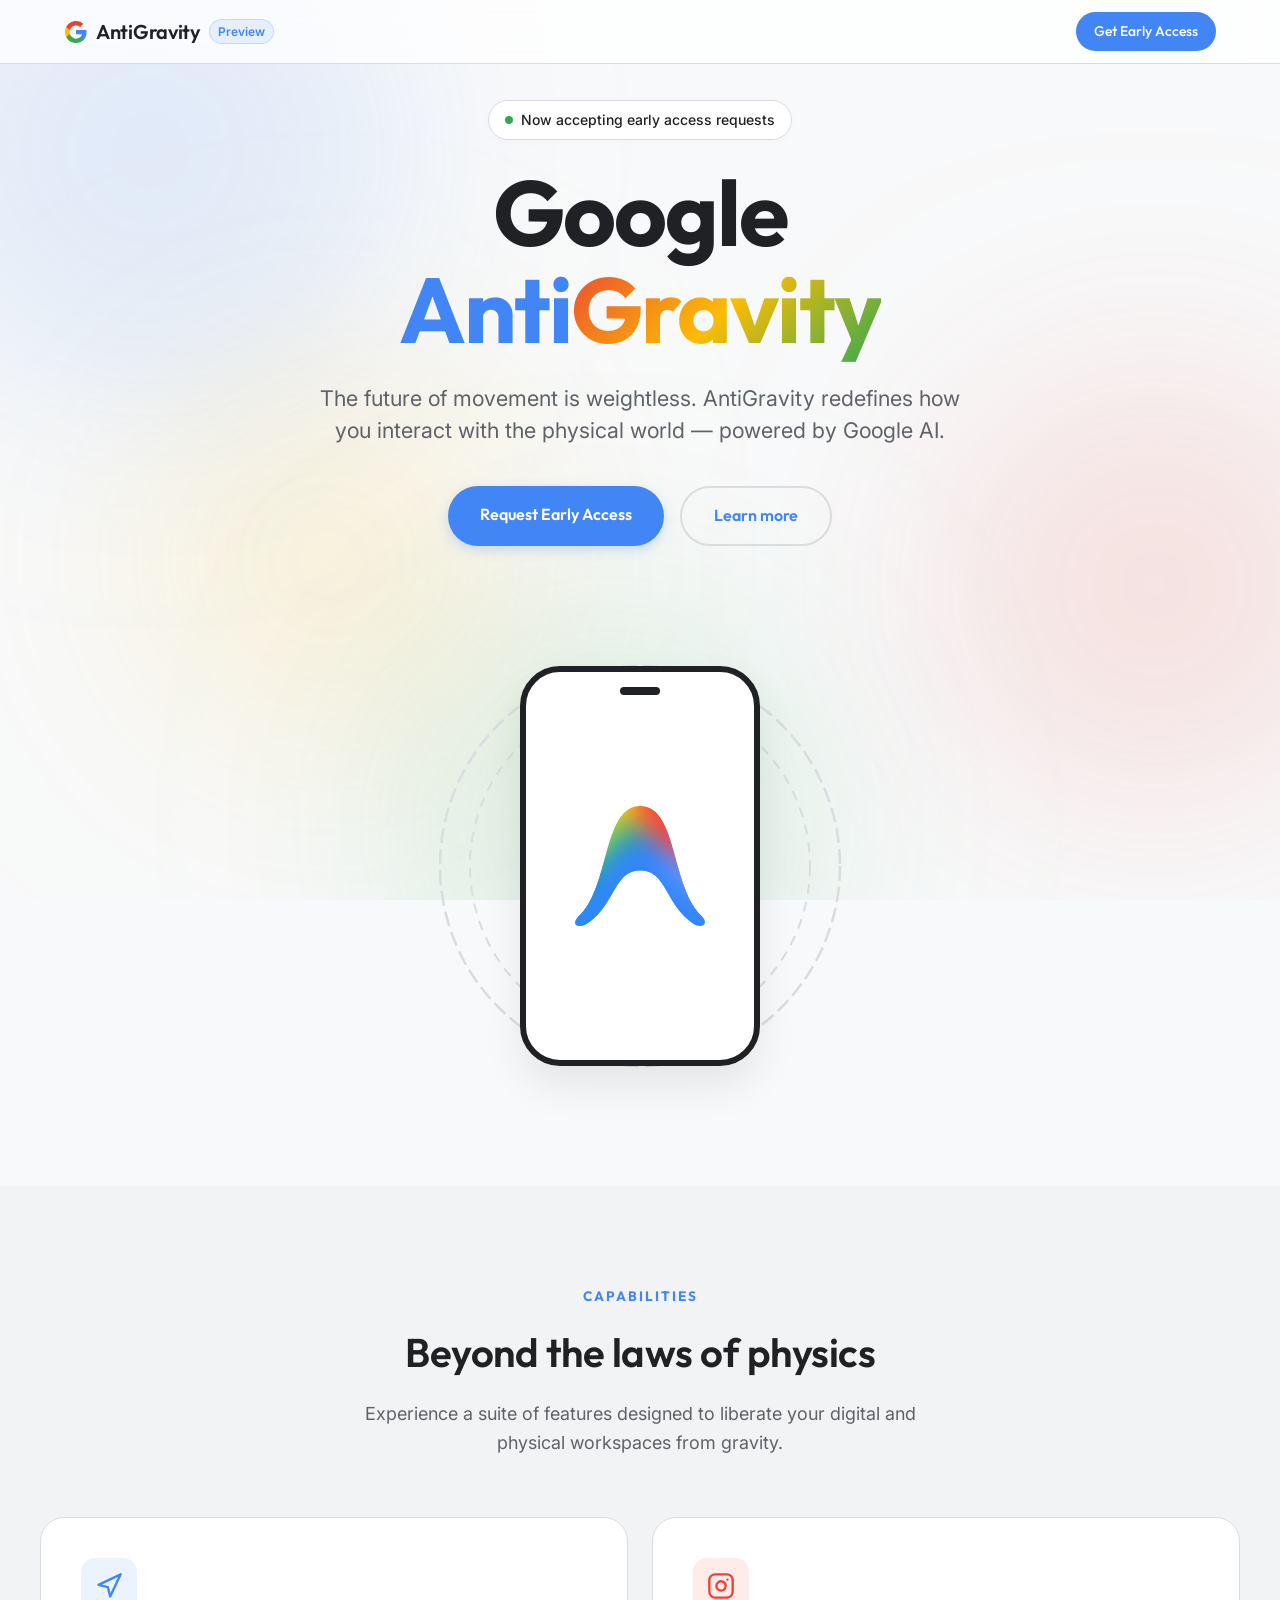
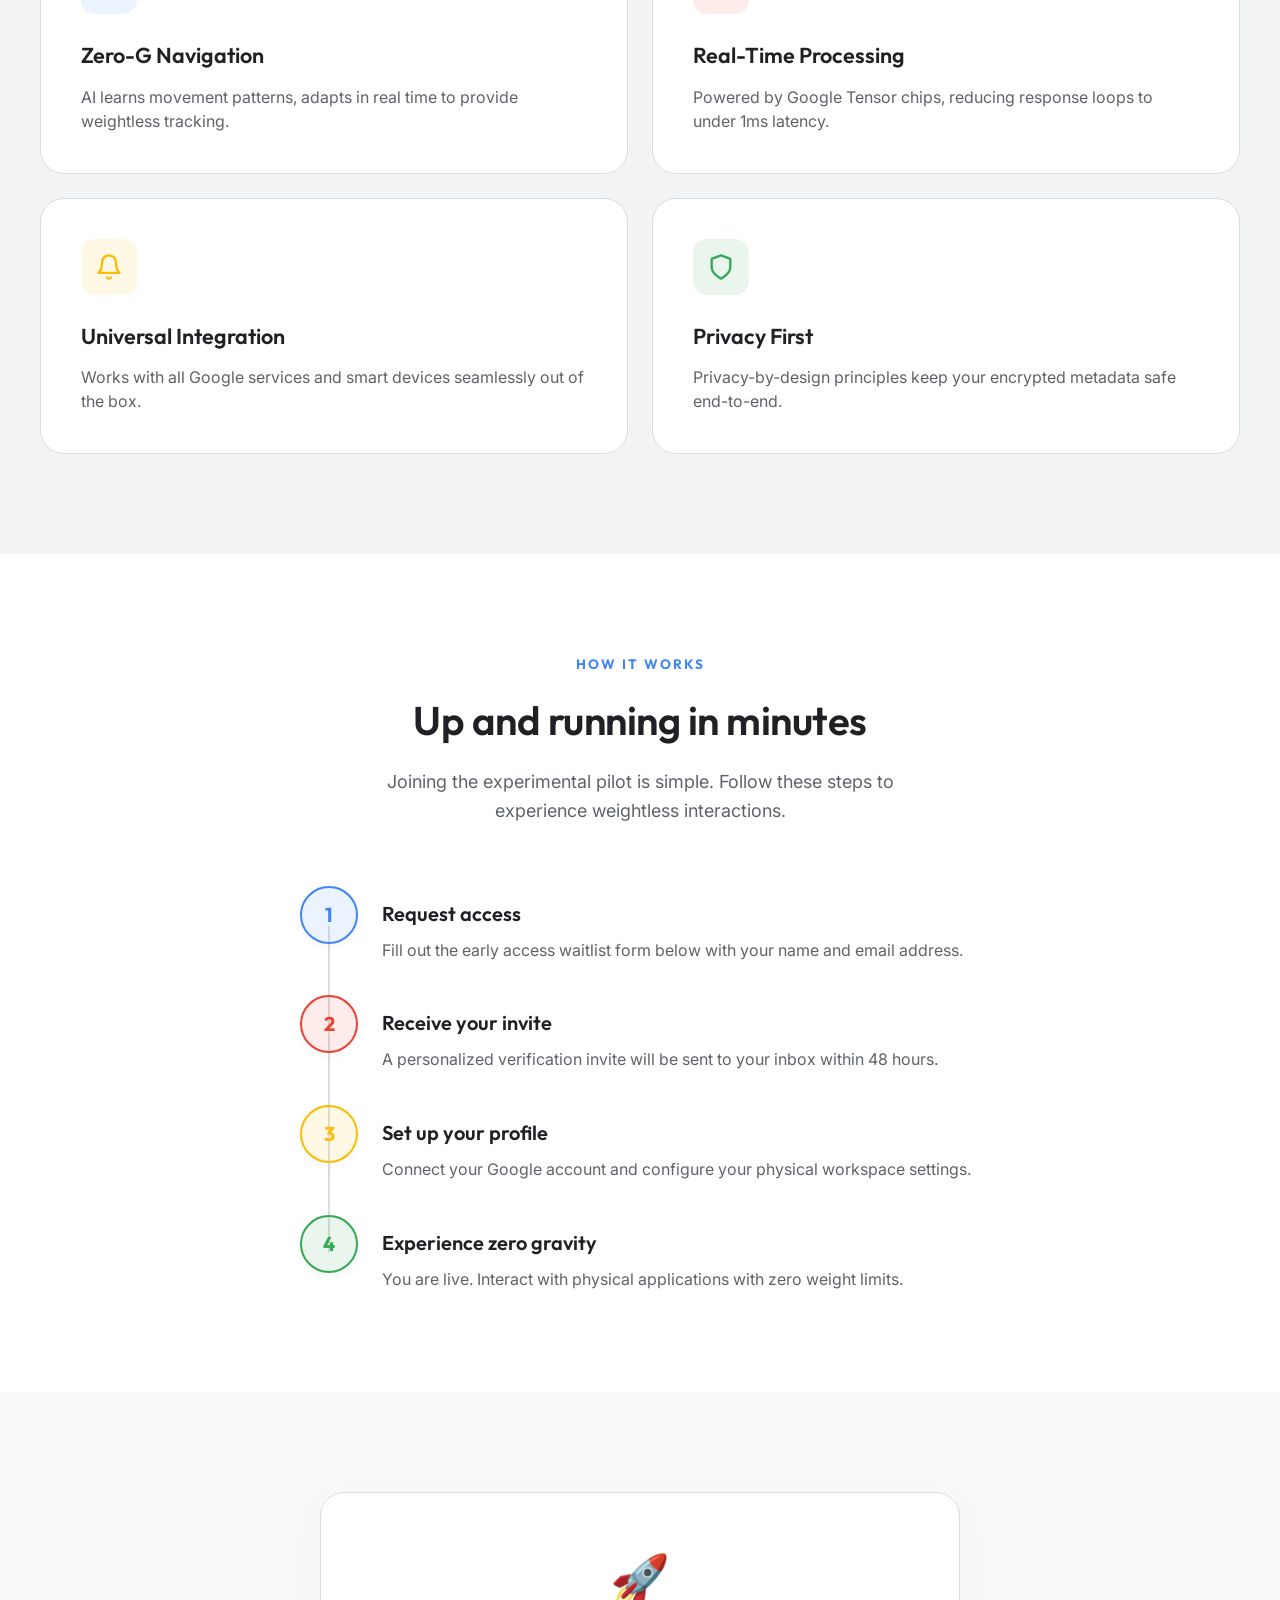
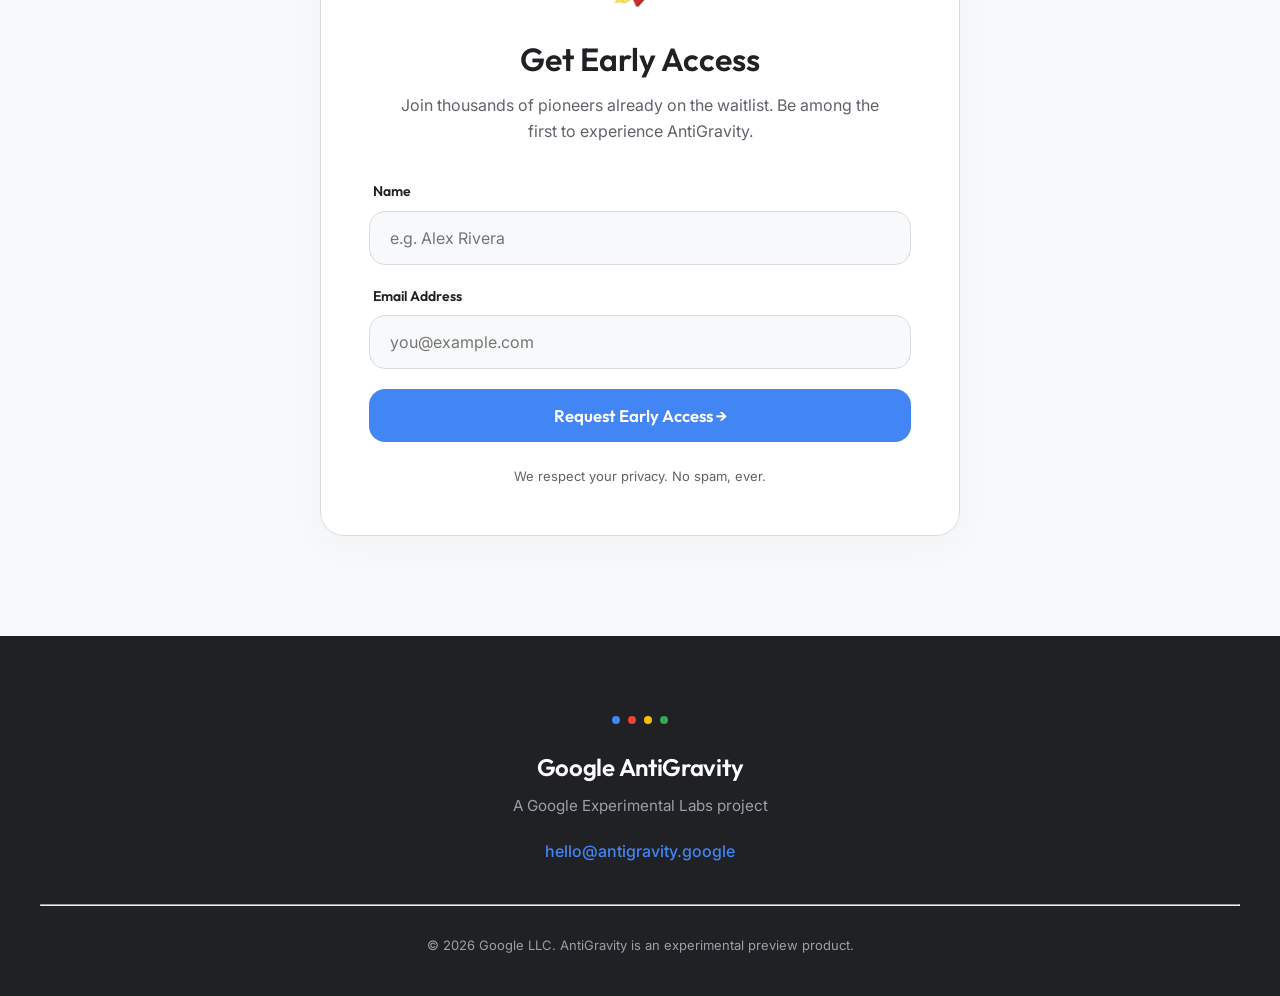
==== commit fa5def1a: "Remove emoji from privacy note in signup section" ====
--- a/index.html
+++ b/index.html
@@ -253,7 +253,7 @@
 
           <!-- Privacy Note -->
           <p class="form-privacy" id="form-privacy-note">
-            <span>🔒</span> We respect your privacy. No spam, ever.
+              We respect your privacy. No spam, ever.
           </p>
         </div>
 
